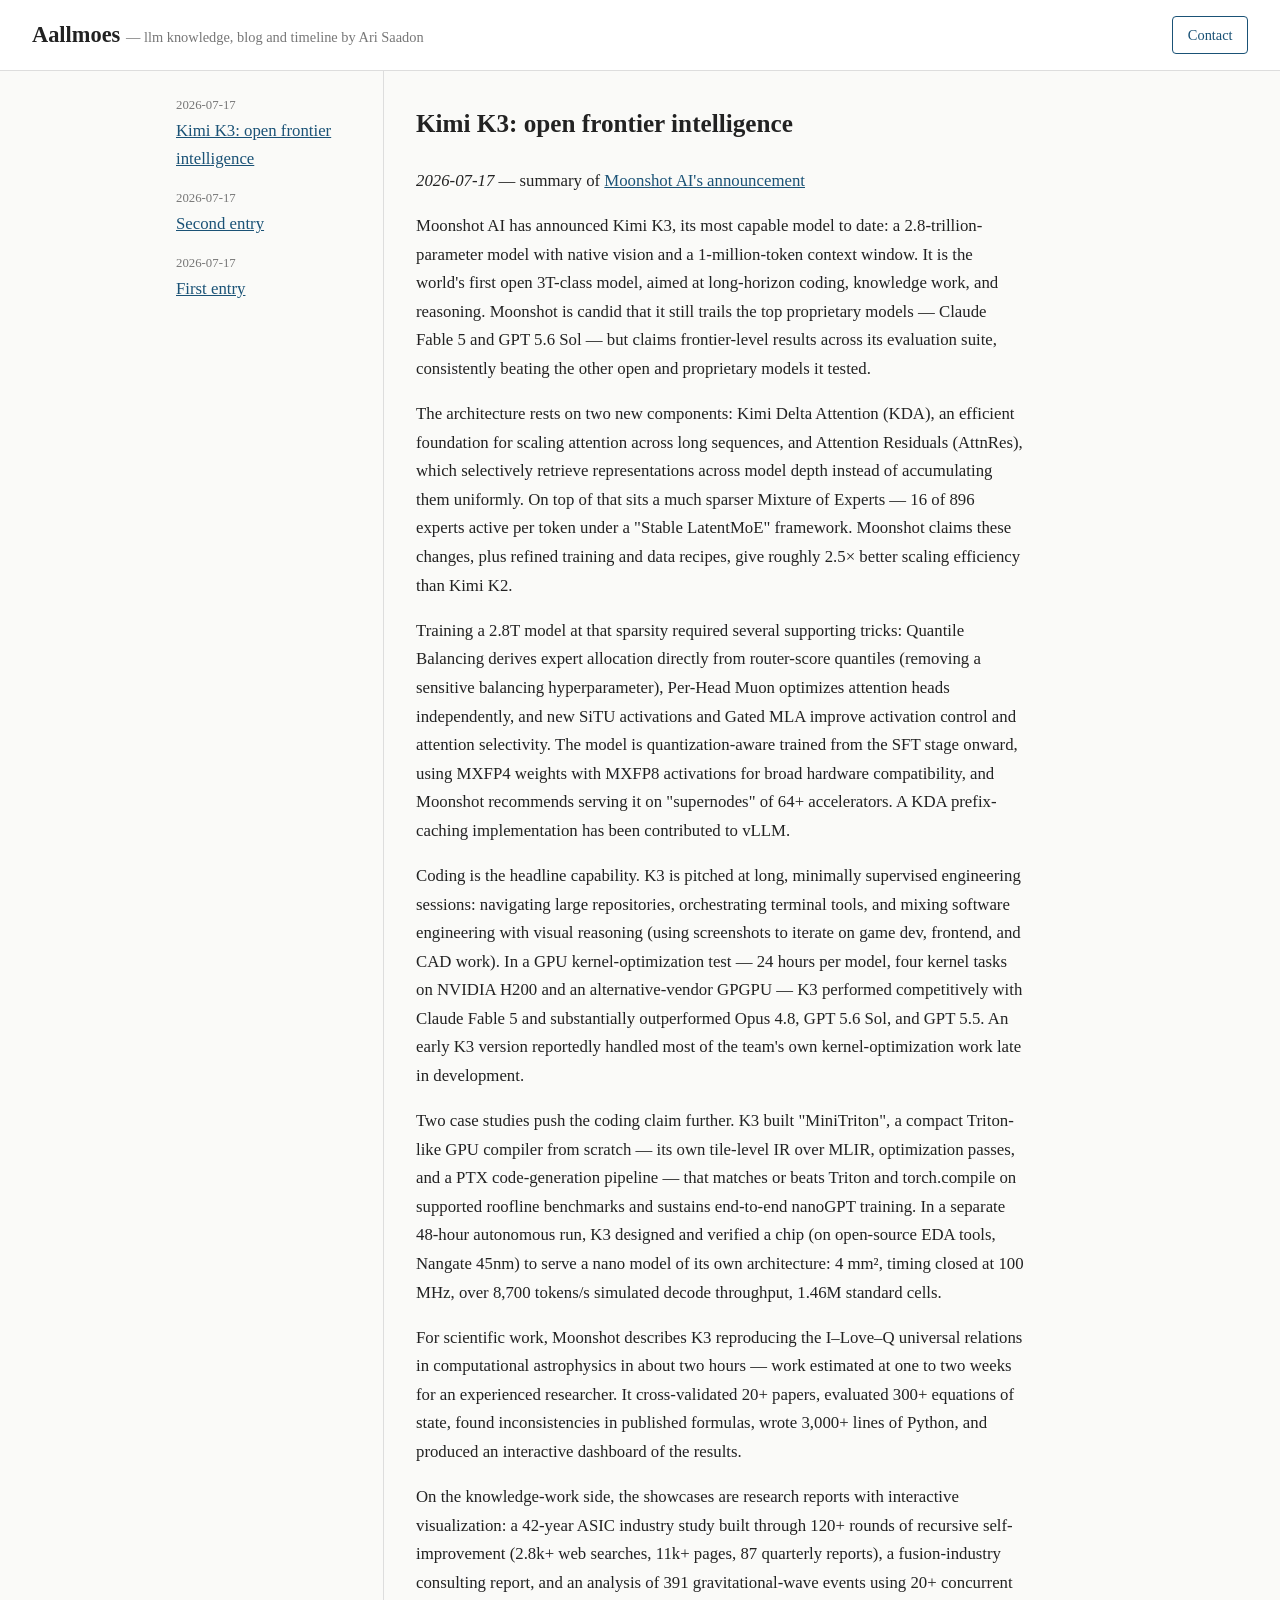
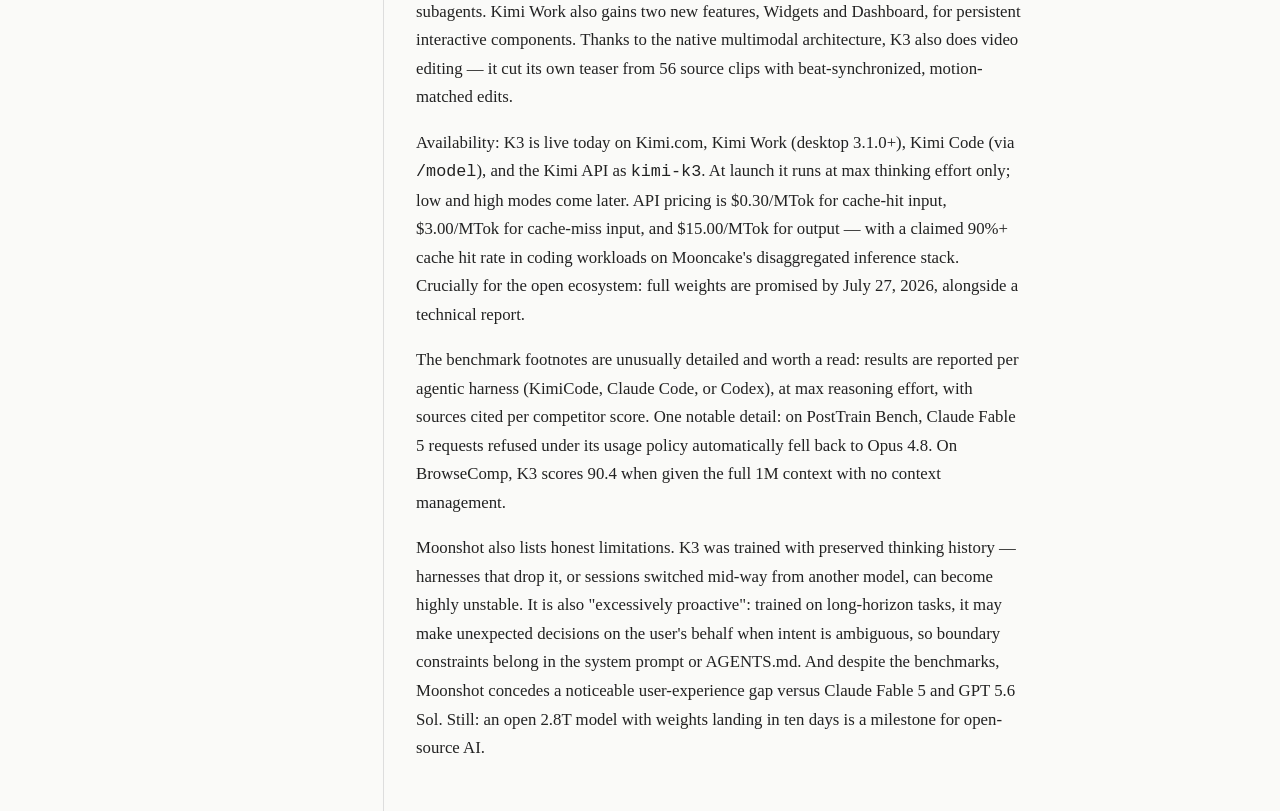
==== posts/2026-07-17-kimi-k3.html @ d1d6bb3a "add kimi post" ====
<!DOCTYPE html>
<html lang="en">
<head>
  <meta charset="utf-8">
  <meta name="viewport" content="width=device-width, initial-scale=1">
  <title>Kimi K3: open frontier intelligence — Aallmoes</title>
  <link rel="stylesheet" href="../style.css">
</head>
<body>
  <div class="layout">
    <main>
      <h2>Kimi K3: open frontier intelligence</h2>
      <p><em>2026-07-17</em> — summary of <a href="https://www.kimi.com/blog/kimi-k3">Moonshot AI's announcement</a></p>

      <p>Moonshot AI has announced Kimi K3, its most capable model to date: a 2.8-trillion-parameter model with native vision and a 1-million-token context window. It is the world's first open 3T-class model, aimed at long-horizon coding, knowledge work, and reasoning. Moonshot is candid that it still trails the top proprietary models — Claude Fable 5 and GPT 5.6 Sol — but claims frontier-level results across its evaluation suite, consistently beating the other open and proprietary models it tested.</p>

      <p>The architecture rests on two new components: Kimi Delta Attention (KDA), an efficient foundation for scaling attention across long sequences, and Attention Residuals (AttnRes), which selectively retrieve representations across model depth instead of accumulating them uniformly. On top of that sits a much sparser Mixture of Experts — 16 of 896 experts active per token under a "Stable LatentMoE" framework. Moonshot claims these changes, plus refined training and data recipes, give roughly 2.5× better scaling efficiency than Kimi K2.</p>

      <p>Training a 2.8T model at that sparsity required several supporting tricks: Quantile Balancing derives expert allocation directly from router-score quantiles (removing a sensitive balancing hyperparameter), Per-Head Muon optimizes attention heads independently, and new SiTU activations and Gated MLA improve activation control and attention selectivity. The model is quantization-aware trained from the SFT stage onward, using MXFP4 weights with MXFP8 activations for broad hardware compatibility, and Moonshot recommends serving it on "supernodes" of 64+ accelerators. A KDA prefix-caching implementation has been contributed to vLLM.</p>

      <p>Coding is the headline capability. K3 is pitched at long, minimally supervised engineering sessions: navigating large repositories, orchestrating terminal tools, and mixing software engineering with visual reasoning (using screenshots to iterate on game dev, frontend, and CAD work). In a GPU kernel-optimization test — 24 hours per model, four kernel tasks on NVIDIA H200 and an alternative-vendor GPGPU — K3 performed competitively with Claude Fable 5 and substantially outperformed Opus 4.8, GPT 5.6 Sol, and GPT 5.5. An early K3 version reportedly handled most of the team's own kernel-optimization work late in development.</p>

      <p>Two case studies push the coding claim further. K3 built "MiniTriton", a compact Triton-like GPU compiler from scratch — its own tile-level IR over MLIR, optimization passes, and a PTX code-generation pipeline — that matches or beats Triton and torch.compile on supported roofline benchmarks and sustains end-to-end nanoGPT training. In a separate 48-hour autonomous run, K3 designed and verified a chip (on open-source EDA tools, Nangate 45nm) to serve a nano model of its own architecture: 4 mm², timing closed at 100 MHz, over 8,700 tokens/s simulated decode throughput, 1.46M standard cells.</p>

      <p>For scientific work, Moonshot describes K3 reproducing the I–Love–Q universal relations in computational astrophysics in about two hours — work estimated at one to two weeks for an experienced researcher. It cross-validated 20+ papers, evaluated 300+ equations of state, found inconsistencies in published formulas, wrote 3,000+ lines of Python, and produced an interactive dashboard of the results.</p>

      <p>On the knowledge-work side, the showcases are research reports with interactive visualization: a 42-year ASIC industry study built through 120+ rounds of recursive self-improvement (2.8k+ web searches, 11k+ pages, 87 quarterly reports), a fusion-industry consulting report, and an analysis of 391 gravitational-wave events using 20+ concurrent subagents. Kimi Work also gains two new features, Widgets and Dashboard, for persistent interactive components. Thanks to the native multimodal architecture, K3 also does video editing — it cut its own teaser from 56 source clips with beat-synchronized, motion-matched edits.</p>

      <p>Availability: K3 is live today on Kimi.com, Kimi Work (desktop 3.1.0+), Kimi Code (via <code>/model</code>), and the Kimi API as <code>kimi-k3</code>. At launch it runs at max thinking effort only; low and high modes come later. API pricing is $0.30/MTok for cache-hit input, $3.00/MTok for cache-miss input, and $15.00/MTok for output — with a claimed 90%+ cache hit rate in coding workloads on Mooncake's disaggregated inference stack. Crucially for the open ecosystem: full weights are promised by July 27, 2026, alongside a technical report.</p>

      <p>The benchmark footnotes are unusually detailed and worth a read: results are reported per agentic harness (KimiCode, Claude Code, or Codex), at max reasoning effort, with sources cited per competitor score. One notable detail: on PostTrain Bench, Claude Fable 5 requests refused under its usage policy automatically fell back to Opus 4.8. On BrowseComp, K3 scores 90.4 when given the full 1M context with no context management.</p>

      <p>Moonshot also lists honest limitations. K3 was trained with preserved thinking history — harnesses that drop it, or sessions switched mid-way from another model, can become highly unstable. It is also "excessively proactive": trained on long-horizon tasks, it may make unexpected decisions on the user's behalf when intent is ambiguous, so boundary constraints belong in the system prompt or AGENTS.md. And despite the benchmarks, Moonshot concedes a noticeable user-experience gap versus Claude Fable 5 and GPT 5.6 Sol. Still: an open 2.8T model with weights landing in ten days is a milestone for open-source AI.</p>
    </main>
  </div>
  <script src="../site.js"></script>
</body>
</html>
---- style.css ----
* {
  box-sizing: border-box;
}

body {
  margin: 0;
  font-family: Georgia, serif;
  font-size: 1.05rem;
  line-height: 1.7;
  color: #222;
  background: #fafaf8;
}

a {
  color: #1a5276;
}

header {
  display: flex;
  align-items: center;
  justify-content: space-between;
  padding: 1rem 2rem;
  border-bottom: 1px solid #ddd;
  background: #fff;
}

header .contact {
  color: #1a5276;
  font-size: 0.9rem;
  text-decoration: none;
  padding: 0.35rem 0.9rem;
  border: 1px solid #1a5276;
  border-radius: 4px;
}

header .contact:hover {
  background: #1a5276;
  color: #fff;
}

header h1 {
  margin: 0;
  font-size: 1.4rem;
}

header .tagline {
  font-size: 0.9rem;
  font-weight: normal;
  color: #777;
}

header h1 a {
  color: inherit;
  text-decoration: none;
}

.layout {
  display: flex;
  max-width: 60rem;
  margin: 0 auto;
}

nav.timeline {
  width: 14rem;
  flex-shrink: 0;
  padding: 1.5rem 1rem;
  border-right: 1px solid #ddd;
}

nav.timeline ul {
  list-style: none;
  margin: 0;
  padding: 0;
}

nav.timeline li {
  margin-bottom: 0.9rem;
}

nav.timeline .date {
  display: block;
  font-size: 0.8rem;
  color: #777;
}

main {
  flex: 1;
  padding: 2rem;
  min-width: 0;
  max-width: 42rem;
}

main h2 {
  margin-top: 0;
}

@media (max-width: 40rem) {
  .layout {
    flex-direction: column;
  }
  nav.timeline {
    width: auto;
    border-right: none;
    border-bottom: 1px solid #ddd;
  }
}
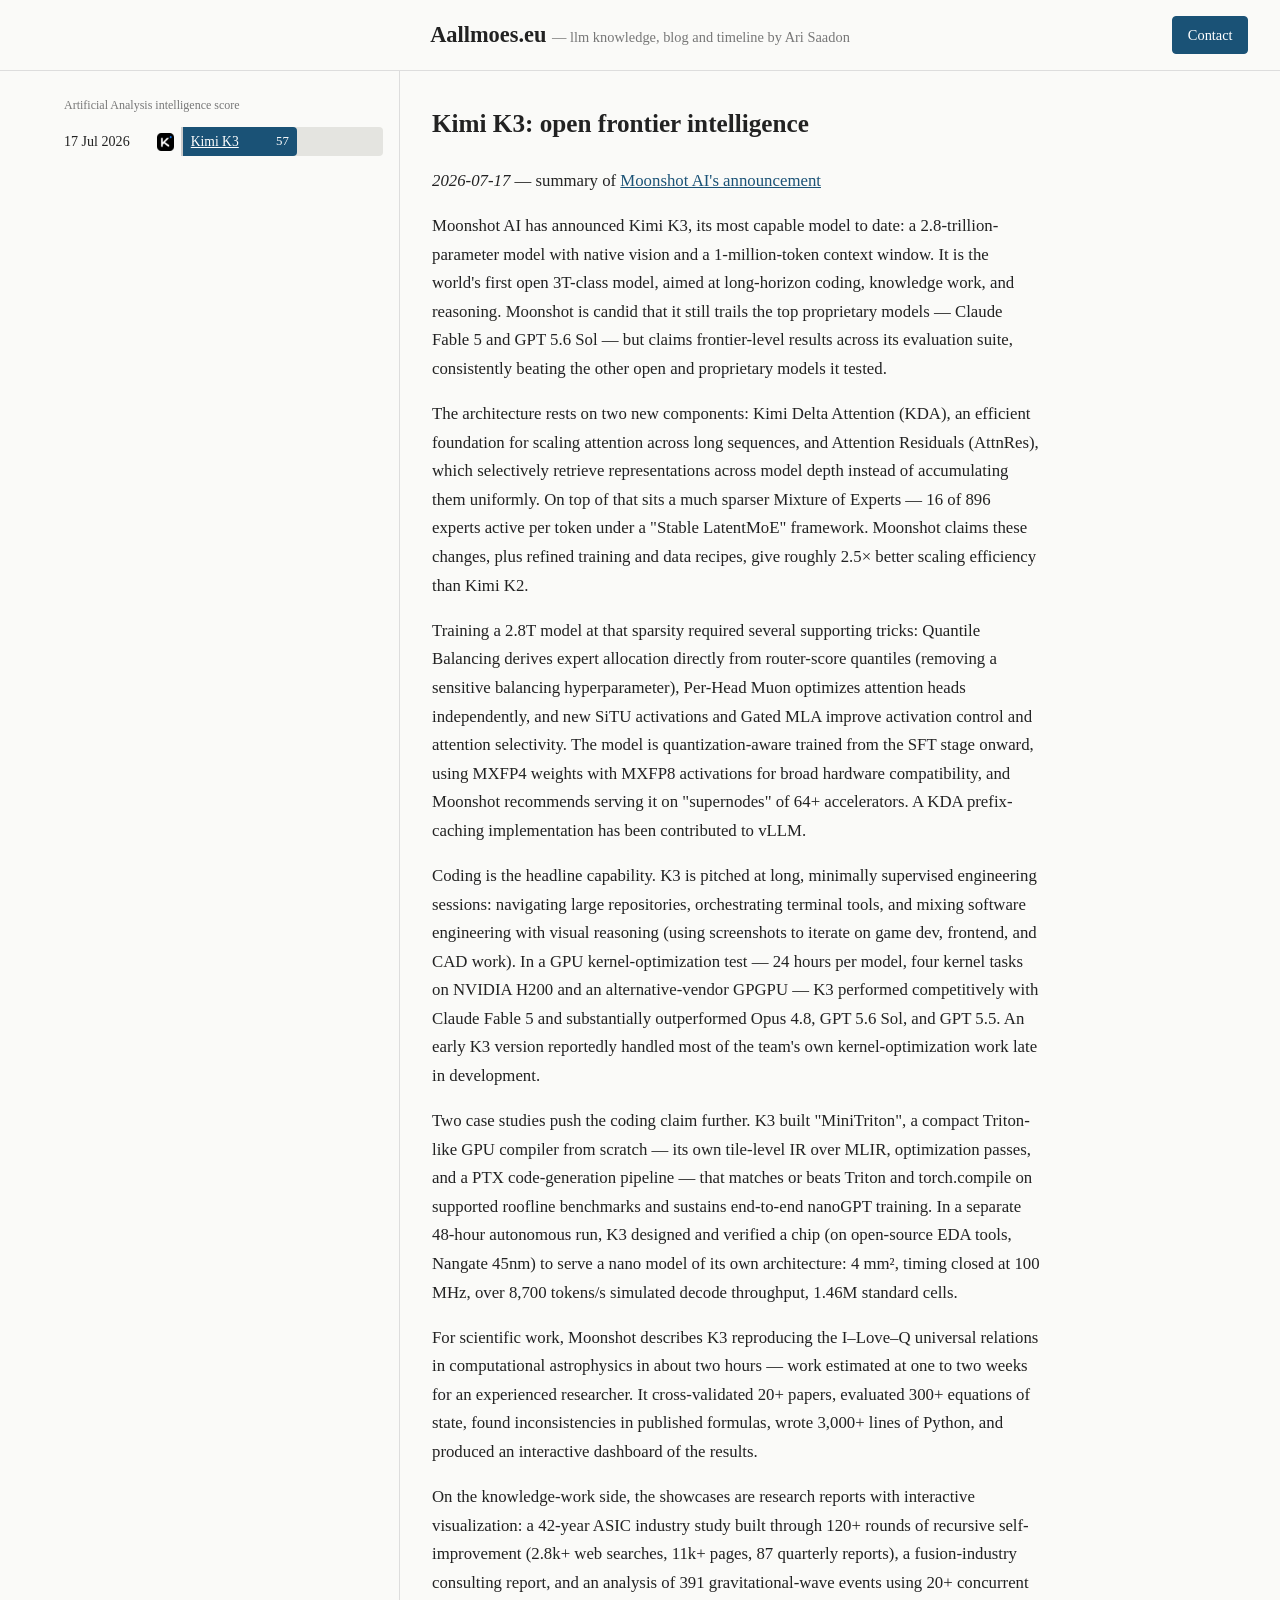
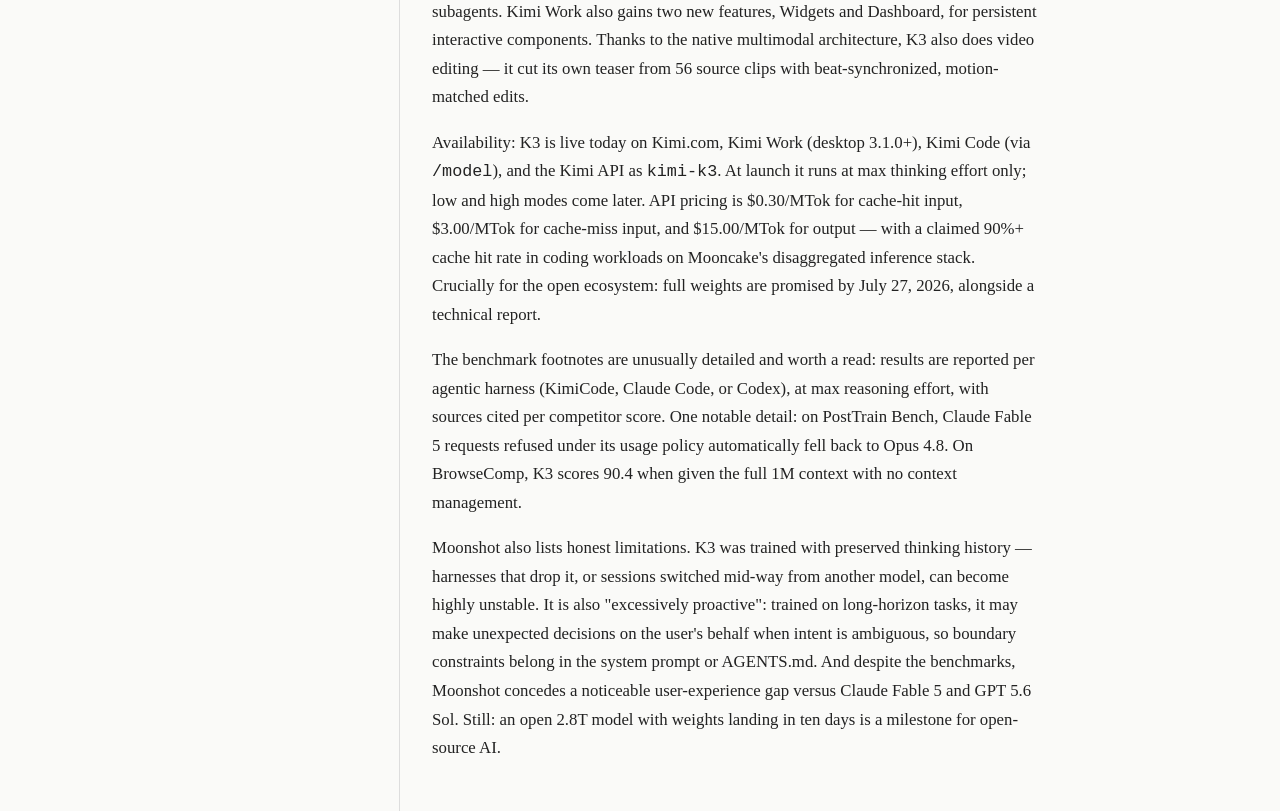
==== commit 68eba83a: "add eu" ====
--- a/posts/2026-07-17-kimi-k3.html
+++ b/posts/2026-07-17-kimi-k3.html
@@ -3,7 +3,7 @@
 <head>
   <meta charset="utf-8">
   <meta name="viewport" content="width=device-width, initial-scale=1">
-  <title>Kimi K3: open frontier intelligence — Aallmoes</title>
+  <title>Kimi K3: open frontier intelligence — Aallmoes.eu</title>
   <link rel="stylesheet" href="../style.css">
 </head>
 <body>
--- a/style.css
+++ b/style.css
@@ -16,26 +16,28 @@
 }
 
 header {
+  position: relative;
   display: flex;
   align-items: center;
-  justify-content: space-between;
+  justify-content: center;
   padding: 1rem 2rem;
   border-bottom: 1px solid #ddd;
-  background: #fff;
 }
 
 header .contact {
-  color: #1a5276;
+  position: absolute;
+  right: 2rem;
+  color: #fff;
   font-size: 0.9rem;
   text-decoration: none;
   padding: 0.35rem 0.9rem;
+  background: #1a5276;
   border: 1px solid #1a5276;
   border-radius: 4px;
 }
 
 header .contact:hover {
-  background: #1a5276;
-  color: #fff;
+  background: #14405d;
 }
 
 header h1 {
@@ -56,17 +58,24 @@
 
 .layout {
   display: flex;
-  max-width: 60rem;
+  max-width: 74rem;
   margin: 0 auto;
 }
 
 nav.timeline {
-  width: 14rem;
+  width: 22rem;
   flex-shrink: 0;
   padding: 1.5rem 1rem;
   border-right: 1px solid #ddd;
 }
 
+nav.timeline .chart-caption {
+  margin: 0 0 0.75rem;
+  font-size: 0.75rem;
+  color: #777;
+}
+
+/* horizontal bar chart: date | axis line | bar growing rightward */
 nav.timeline ul {
   list-style: none;
   margin: 0;
@@ -74,13 +83,86 @@
 }
 
 nav.timeline li {
-  margin-bottom: 0.9rem;
+  display: flex;
+  align-items: center;
+  gap: 0.4rem;
+  margin-bottom: 0.3rem;
+}
+
+nav.timeline .track {
+  flex: 1;
+  min-width: 0;
+  border-left: 2px solid #ccc;
+}
+
+/* gray backdrop showing where a score of 100 would reach */
+nav.timeline .track.has-bar {
+  background: #e4e4e0;
+  border-radius: 0 4px 4px 0;
+}
+
+nav.timeline .bar {
+  height: 1.8rem;
+  display: flex;
+  align-items: center;
+  justify-content: space-between;
+  gap: 0.4rem;
+  padding: 0 0.5rem;
+  border-radius: 0 4px 4px 0;
+  background: #1a5276;
+  color: #fff;
+  font-size: 0.85rem;
+  text-decoration: none;
+  white-space: nowrap;
+  overflow: hidden;
+}
+
+nav.timeline .bar .label {
+  text-decoration: underline;
+}
+
+nav.timeline .bar:hover {
+  background: #14405d;
+}
+
+nav.timeline .bar .num {
+  font-size: 0.8rem;
+}
+
+nav.timeline .plain {
+  display: inline-block;
+  padding-left: 0.5rem;
+  font-size: 0.85rem;
+}
+
+nav.timeline .lab-icon {
+  flex-shrink: 0;
+  width: 1.1rem;
+  height: 1.1rem;
 }
 
 nav.timeline .date {
-  display: block;
-  font-size: 0.8rem;
-  color: #777;
+  flex-shrink: 0;
+  width: 5.4rem;
+  font-size: 0.88rem;
+  color: #222;
+  white-space: nowrap;
+  text-decoration: none;
+}
+
+nav.timeline .date:hover {
+  text-decoration: underline;
+}
+
+/* landing page: no main, a wide timeline centered on its own */
+.layout.home {
+  justify-content: center;
+}
+
+.layout.home nav.timeline {
+  border-right: none;
+  width: 100%;
+  max-width: 48rem;
 }
 
 main {
@@ -95,12 +177,21 @@
 }
 
 @media (max-width: 40rem) {
+  header {
+    flex-direction: column;
+    gap: 0.5rem;
+    text-align: center;
+  }
+  header .contact {
+    position: static;
+  }
   .layout {
     flex-direction: column;
   }
   nav.timeline {
+    order: 1; /* main (welcome/entry) first, timeline below */
     width: auto;
     border-right: none;
-    border-bottom: 1px solid #ddd;
+    border-top: 1px solid #ddd;
   }
 }
